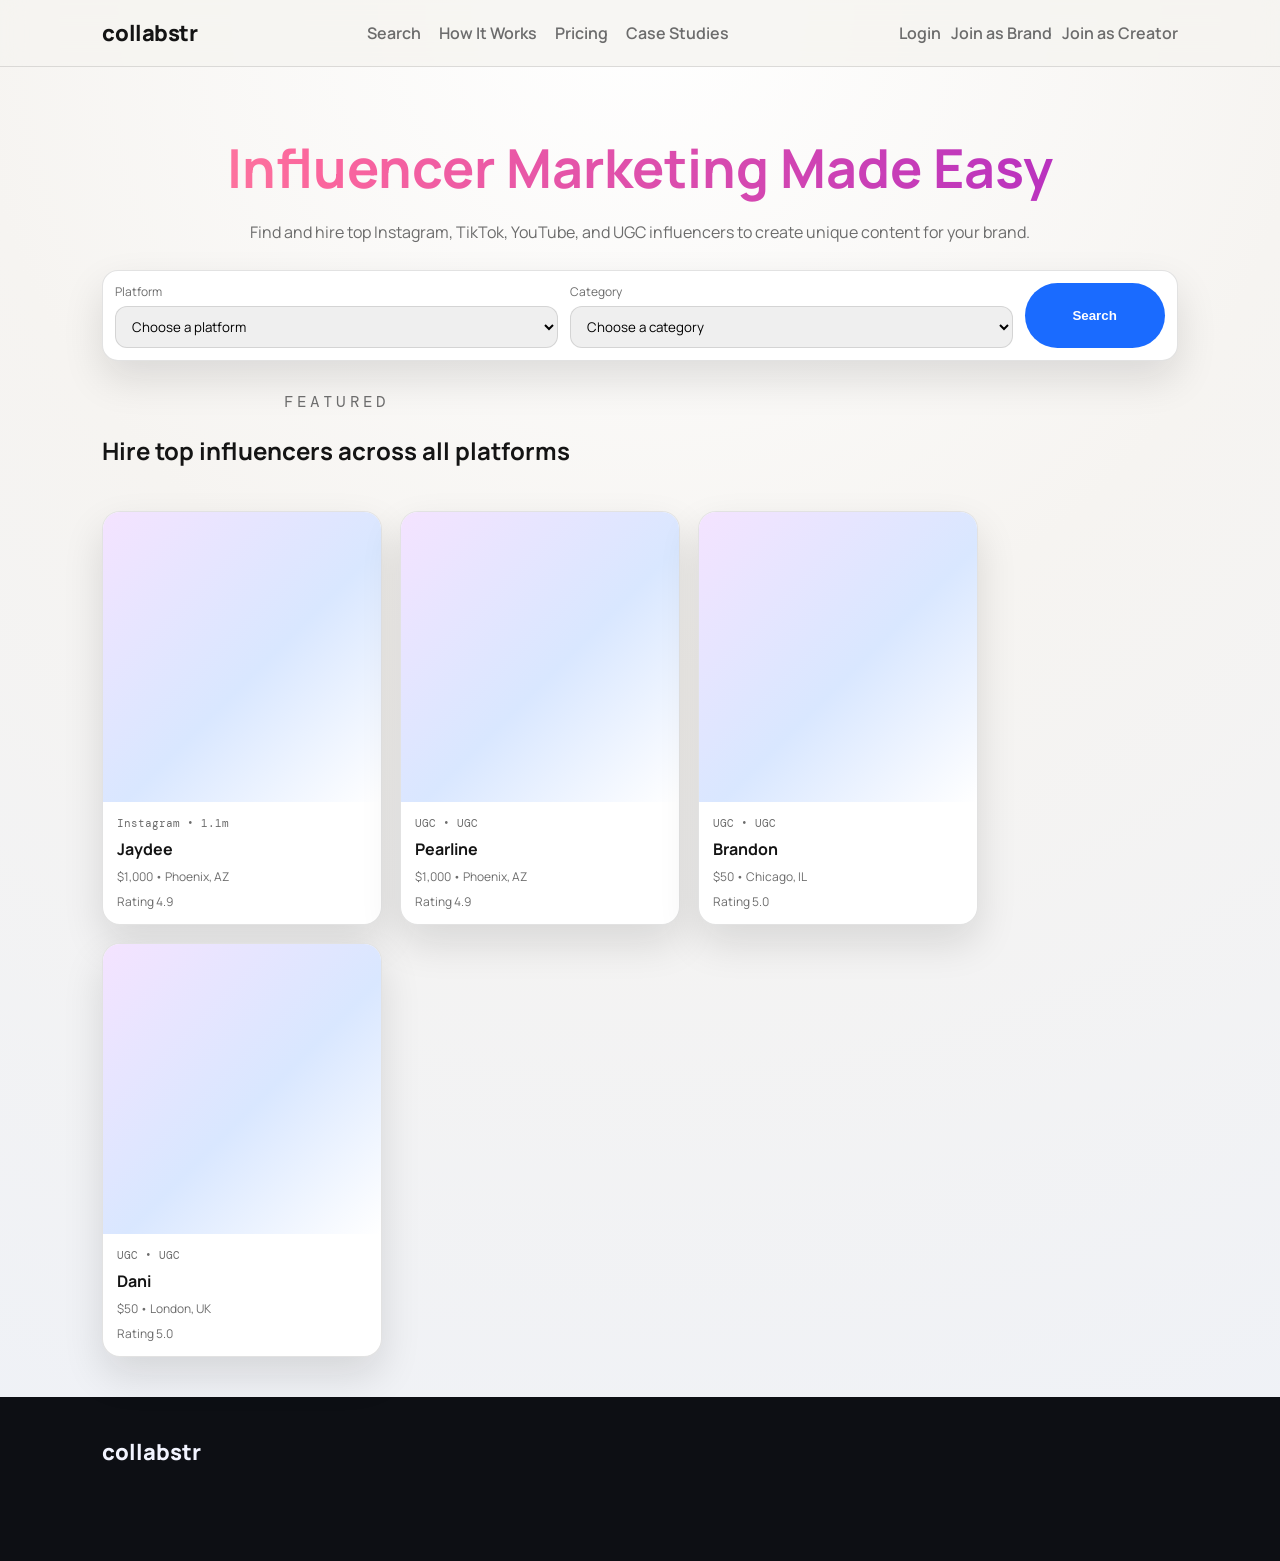
==== frontend/index.html @ c6da02b6 "Initial commit: Collabstr influencer marketplace with Firebase auth and profile uploads" ====
<!DOCTYPE html>
<html lang="en">
<head>
  <meta charset="UTF-8" />
  <meta name="viewport" content="width=device-width, initial-scale=1.0" />
  <title>Collabstr             </title>
  <link rel="preconnect" href="https://fonts.googleapis.com">
  <link rel="preconnect" href="https://fonts.gstatic.com" crossorigin>
  <link href="https://fonts.googleapis.com/css2?family=Manrope:wght@400;500;600;700;800&family=DM+Mono:wght@400;500&display=swap" rel="stylesheet">
  <link rel="stylesheet" href="styles.css" />
</head>
<body>
  <header class="site-header">
    <div class="nav">
      <div class="nav__logo">collabstr</div>
      <nav class="nav__links">
        <a href="#marketplace">Search</a>
        <a href="#how">How It Works</a>
        <a href="#pricing">Pricing</a>
        <a href="#case-studies">Case Studies</a>
      </nav>
      <div class="nav__actions">
        <a href="login.html" class="btn btn--ghost">Login</a>
        <a href="join-brand.html" class="btn">Join as Brand</a>
        <a href="join-creator.html" class="btn btn--dark">Join as Creator</a>
      </div>
    </div>
  </header>

  <main>
    <section class="hero" id="marketplace">
      <div class="hero__content">
        <h1>Influencer Marketing Made Easy</h1>
        <p>Find and hire top Instagram, TikTok, YouTube, and UGC influencers to create unique content for your brand.</p>
        <div class="search">
          <div class="search__item">
            <label>Platform</label>
            <select id="platformSelect">
              <option>Choose a platform</option>
              <option>Instagram</option>
              <option>TikTok</option>
              <option>YouTube</option>
              <option>UGC</option>
            </select>
          </div>
          <div class="search__item">
            <label>Category</label>
            <select id="categorySelect">
              <option>Choose a category</option>
              <option>Fashion</option>
              <option>Beauty</option>
              <option>Fitness</option>
              <option>Tech</option>
            </select>
          </div>
          <button class="btn btn--search" id="searchBtn">Search</button>
        </div>
        
        
        <div class="hero__results">
          <div class="section__header">
            <div>
              <p class="section__eyebrow">Featured</p>
              <h2>Hire top influencers across all platforms</h2>
            </div>
          </div>
          <div class="card-grid" id="featuredGrid"></div>
        </div>
      </div>
    </section>
  </main>

  <footer class="site-footer">
    <div class="footer__brand">collabstr</div>
    <div class="footer__links">
      
    </div>
    <p class="footer__copy"></p>
  </footer>

  <script src="app.js"></script>
</body>
</html>
---- frontend/styles.css ----
:root {
  --bg: #f6f4f1;
  --ink: #141414;
  --muted: #6c6c6c;
  --accent: #1a6bff;
  --accent-dark: #0f4db3;
  --card: #ffffff;
  --border: rgba(20, 20, 20, 0.12);
  --gradientText: linear-gradient(90deg, rgb(255 132 160) 0%, rgb(251 102 157) 20%, rgb(179 45 194) 95%, rgb(136, 95, 183) 100%);
  --soft: #f0f2f6;
  --radius: 20px;
  --shadow: 0 18px 40px rgba(20, 20, 20, 0.12);
  --sans: "Manrope", system-ui, sans-serif;
  --mono: "DM Mono", monospace;
}

* {
  box-sizing: border-box;
}

body {
  margin: 0;
  font-family: var(--sans);
  color: var(--ink);
  background: radial-gradient(circle at top, #ffffff 0%, #f6f4f1 40%, #eef1f7 100%);
}

a {
  color: inherit;
  text-decoration: none;
}

.site-header {
  position: sticky;
  top: 0;
  z-index: 10;
  background: rgba(246, 244, 241, 0.8);
  backdrop-filter: blur(12px);
  border-bottom: 1px solid var(--border);
}

.nav {
  display: flex;
  align-items: center;
  justify-content: space-between;
  padding: 18px 8vw;
  gap: 16px;
}

.nav__logo {
  font-size: 22px;
  font-weight: 800;
  letter-spacing: -0.02em;
}

.nav__links {
  display: flex;
  gap: 18px;
  font-weight: 600;
  color: var(--muted);
}

.nav__actions {
  display: flex;
  gap: 10px;
  align-items: center;
}

.nav__actions .btn {
  background: transparent;
  border: none;
  color: var(--muted);
  padding: 0;
  font-weight: 600;
  cursor: pointer;
}

.nav__actions .btn:hover {
  color: lightblue;
  background-color: rgba(246, 244, 241, 0.8);
  transform: none;
}

.hero {
  padding: 64px 8vw 40px;
  display: grid;
  grid-template-columns: 1fr;
  gap: 28px;
  align-items: center;
}

.hero h1 {
  font-size: clamp(32px, 4.2vw, 54px);
  text-align: center;
  background-color: rgba(0,0,0,0);
  background-image: var(--gradientText);
  color: rgb(34,34,34);
  -webkit-text-fill-color: transparent;
  -webkit-background-clip: text;
  margin: 0 0 12px;
}

.hero p {
  font-size: 16px;
  text-align: center;
  line-height: 1.6;
  color: var(--muted);
}

.hero__card {
  background: var(--card);
  border-radius: var(--radius);
  border: 1px solid var(--border);
  padding: 20px;
  box-shadow: var(--shadow);
}

.hero__visual {
  height: 240px;
  border-radius: 16px;
  background: linear-gradient(135deg, #ffe4c7 0%, #dbe9ff 55%, #fff 100%);
  margin-bottom: 16px;
}

.hero__stack {
  display: flex;
  gap: 10px;
  flex-wrap: wrap;
}

.stack-item {
  background: var(--soft);
  padding: 6px 12px;
  border-radius: 999px;
  font-size: 12px;
  font-family: var(--mono);
}

.search {
  display: grid;
  grid-template-columns: 1fr 1fr 140px;
  gap: 12px;
  background: var(--card);
  border: 1px solid var(--border);
  padding: 12px;
  border-radius: 16px;
  margin: 24px 0 16px;
  box-shadow: var(--shadow);
  width: 100%;
}

.search__item {
  display: flex;
  flex-direction: column;
  gap: 6px;
}

.search label {
  font-size: 12px;
  color: var(--muted);
}

.search select {
  border: 1px solid var(--border);
  padding: 10px 12px;
  border-radius: 12px;
  font-family: var(--sans);
}

.pill-group {
  display: flex;
  flex-wrap: wrap;
  gap: 8px;
}

.pill {
  background: var(--soft);
  padding: 8px 12px;
  border-radius: 999px;
  font-size: 12px;
  font-weight: 600;
}

.hero__results {
  margin-top: 28px;
}

.status {
  margin-top: 12px;
  font-size: 12px;
  color: var(--muted);
  font-family: var(--mono);
}

.section {
  padding: 48px 8vw;
}

.section.alt {
  background: #f0f1f5;
}

.section__header {
  display: flex;
  align-items: center;
  justify-content: space-between;
  gap: 16px;
  margin-bottom: 24px;
}

.section__eyebrow {
  font-family: var(--mono);
  text-transform: uppercase;
  letter-spacing: 0.2em;
  font-size: 12px;
  color: var(--muted);
  margin: 0 0 8px;
}

.card-grid {
  display: grid;
  grid-template-columns: repeat(auto-fill, minmax(240px, 280px));
  gap: 18px;
  justify-content: start;
}

.creator-card {
  background: var(--card);
  border-radius: 18px;
  border: 1px solid var(--border);
  overflow: hidden;
  display: flex;
  flex-direction: column;
  min-height: 400px;
  box-shadow: var(--shadow);
  animation: fadeUp 0.6s ease forwards;
}

.creator-card__img {
  height: 290px;
  background: linear-gradient(135deg, #f4e3ff 0%, #d9e7ff 55%, #ffffff 100%);
  background-size: cover;
  background-position: center;
}

.creator-card__body {
  padding: 14px;
  display: grid;
  gap: 8px;
}

.creator-card__tag {
  font-size: 11px;
  font-family: var(--mono);
  color: var(--muted);
}

.creator-card__name {
  font-weight: 700;
}

.creator-card__meta {
  font-size: 12px;
  color: var(--muted);
}

.category-grid {
  display: grid;
  grid-template-columns: repeat(auto-fit, minmax(160px, 1fr));
  gap: 16px;
}

.category-card {
  background: var(--card);
  border-radius: 16px;
  padding: 18px;
  border: 1px solid var(--border);
  display: flex;
  flex-direction: column;
  gap: 12px;
  min-height: 160px;
  box-shadow: var(--shadow);
}

.category-card__img {
  height: 70px;
  border-radius: 12px;
  background: linear-gradient(120deg, #dbe9ff, #ffe5c0);
}

.split {
  display: grid;
  grid-template-columns: repeat(auto-fit, minmax(280px, 1fr));
  gap: 26px;
  align-items: center;
}

.muted {
  color: var(--muted);
}

.feature-list {
  display: grid;
  gap: 10px;
  margin-top: 20px;
}

.feature {
  padding: 12px 16px;
  background: var(--card);
  border-radius: 14px;
  border: 1px solid var(--border);
}

.illustration {
  height: 280px;
  border-radius: var(--radius);
  background: linear-gradient(130deg, #fbe8d0 0%, #e3ecff 60%, #fff 100%);
  box-shadow: var(--shadow);
}

.illustration--alt {
  background: linear-gradient(130deg, #e4f5ff 0%, #ffd9c0 60%, #fff 100%);
}

.illustration--chart {
  background: linear-gradient(130deg, #dff4e8 0%, #cddcff 60%, #fff 100%);
}

.logo-row {
  display: grid;
  grid-template-columns: repeat(auto-fit, minmax(120px, 1fr));
  gap: 16px;
  margin-bottom: 26px;
}

.logo-pill {
  background: var(--card);
  border: 1px solid var(--border);
  padding: 14px;
  border-radius: 12px;
  text-align: center;
  font-weight: 600;
}

.testimonial-grid {
  display: grid;
  grid-template-columns: repeat(auto-fit, minmax(260px, 1fr));
  gap: 18px;
}

.testimonial {
  background: var(--card);
  border-radius: 18px;
  border: 1px solid var(--border);
  padding: 18px;
  box-shadow: var(--shadow);
  display: grid;
  gap: 10px;
}

.case-grid {
  display: grid;
  grid-template-columns: repeat(auto-fit, minmax(240px, 1fr));
  gap: 18px;
}

.case-card {
  background: var(--card);
  border-radius: 18px;
  border: 1px solid var(--border);
  overflow: hidden;
  box-shadow: var(--shadow);
}



.case-card__body {
  padding: 14px;
}

.faq {
  display: grid;
  gap: 12px;
}

.faq-item {
  background: var(--card);
  border-radius: 14px;
  border: 1px solid var(--border);
  padding: 14px 18px;
  display: flex;
  justify-content: space-between;
  align-items: center;
}

.cta {
  margin: 48px 8vw;
  background: var(--card);
  border-radius: var(--radius);
  border: 1px solid var(--border);
  padding: 28px;
  display: flex;
  align-items: center;
  justify-content: space-between;
  gap: 18px;
  box-shadow: var(--shadow);
}

.site-footer {
  padding: 40px 8vw 60px;
  background: #0d0f14;
  color: #f2f4ff;
}

.footer__brand {
  font-size: 22px;
  font-weight: 800;
  margin-bottom: 16px;
}

.footer__links {
  display: grid;
  grid-template-columns: repeat(auto-fit, minmax(160px, 1fr));
  gap: 24px;
  margin-bottom: 18px;
}

.footer__links a {
  color: rgba(242, 244, 255, 0.72);
  display: block;
  margin: 6px 0;
}

.footer__copy {
  color: rgba(242, 244, 255, 0.5);
  font-size: 12px;
}

.btn {
  background: var(--accent);
  color: #fff;
  border: none;
  border-radius: 999px;
  padding: 10px 18px;
  font-weight: 700;
  cursor: pointer;
  transition: transform 0.2s ease, background 0.2s ease;
}

.btn:hover {
  transform: translateY(-2px);
  background: var(--accent-dark);
}

.btn--ghost {
  background: transparent;
  color: var(--ink);
  border: 1px solid var(--border);
}

.btn--dark {
  background: #111827;
}

.btn--search {
  padding: 14px 22px;
}

.modal {
  position: fixed;
  inset: 0;
  display: none;
  align-items: center;
  justify-content: center;
  z-index: 30;
}

.modal.is-open {
  display: flex;
}

.modal__overlay {
  position: absolute;
  inset: 0;
  background: rgba(15, 18, 26, 0.6);
}

.modal__content {
  position: relative;
  background: var(--card);
  border-radius: var(--radius);
  padding: 20px;
  width: min(520px, 90vw);
  box-shadow: var(--shadow);
  border: 1px solid var(--border);
  display: grid;
  gap: 14px;
  z-index: 1;
}

.modal__header {
  display: flex;
  align-items: center;
  justify-content: space-between;
  gap: 12px;
}

.modal__form {
  display: none;
  gap: 10px;
}

.modal__form.is-active {
  display: grid;
}

.modal__form input,
.modal__form select,
.modal__form textarea {
  font-family: var(--sans);
  border-radius: 10px;
  border: 1px solid var(--border);
  padding: 10px 12px;
  background: #fffdf8;
}

.modal__form textarea {
  min-height: 70px;
  resize: vertical;
}

@keyframes fadeUp {
  from {
    opacity: 0;
    transform: translateY(16px);
  }
  to {
    opacity: 1;
    transform: translateY(0);
  }
}

@media (max-width: 980px) {
  .nav {
    flex-direction: column;
    align-items: flex-start;
  }

  .nav__actions {
    flex-wrap: wrap;
  }

  .hero {
    grid-template-columns: 1fr;
  }

  .search {
    grid-template-columns: 1fr;
  }

  .cta {
    flex-direction: column;
    align-items: flex-start;
  }
}
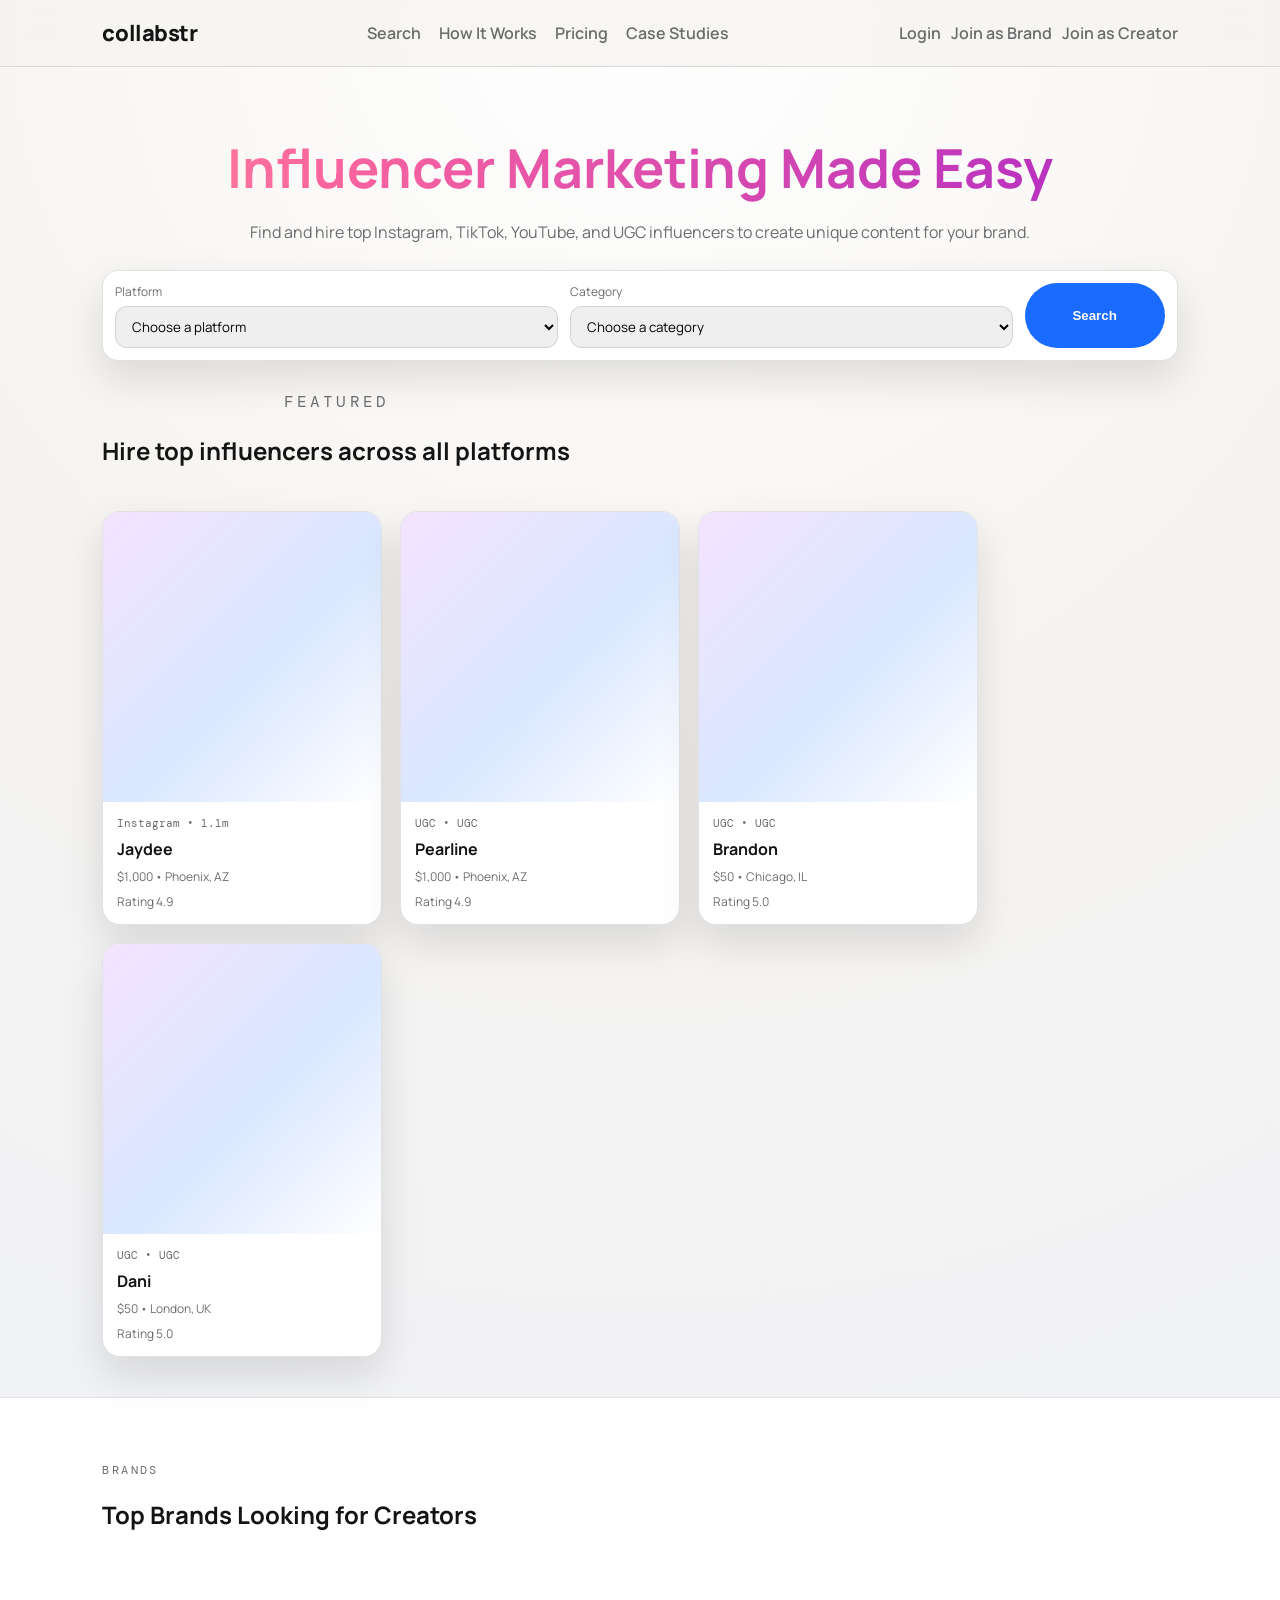
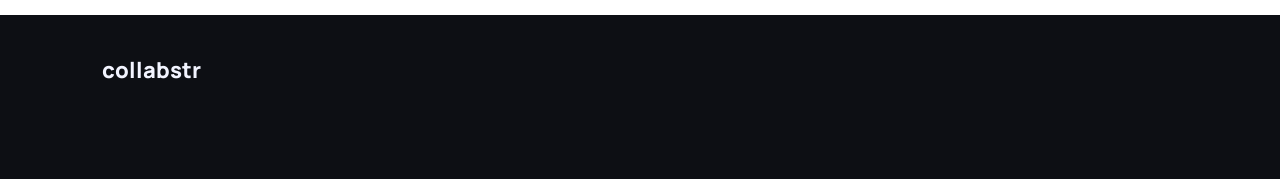
==== commit 32c30b48: "Add brand cards to index page with clean styling" ====
--- a/frontend/index.html
+++ b/frontend/index.html
@@ -68,6 +68,19 @@
         </div>
       </div>
     </section>
+
+    <!-- Brands Section -->
+    <section class="brands-section">
+      <div class="brands__content">
+        <div class="section__header">
+          <div>
+            <p class="section__eyebrow">Brands</p> 
+            <h2>Top Brands Looking for Creators</h2>
+          </div>
+        </div>
+        <div class="card-grid" id="brandsGrid"></div>
+      </div>
+    </section>
   </main>
 
   <footer class="site-footer">
--- a/frontend/styles.css
+++ b/frontend/styles.css
@@ -259,10 +259,127 @@
   font-weight: 700;
 }
 
+.creator-card__verified {
+  font-size: 11px;
+  font-weight: 600;
+  color: #039855;
+  display: flex;
+  align-items: center;
+  gap: 4px;
+}
+
 .creator-card__meta {
   font-size: 12px;
   color: var(--muted);
 }
+
+/* Brand Cards */
+.brands-section {
+  padding: 64px 8vw 40px;
+  background: #ffffff;
+  border-top: 1px solid var(--border);
+}
+
+.brands__content {
+  max-width: 100%;
+}
+
+.brand-card {
+  background: var(--card);
+  border-radius: 18px;
+  border: 1px solid var(--border);
+  overflow: hidden;
+  display: flex;
+  flex-direction: column;
+  min-height: 340px;
+  box-shadow: var(--shadow);
+  animation: fadeUp 0.6s ease forwards;
+  transition: transform 0.3s ease, box-shadow 0.3s ease;
+}
+
+.brand-card:hover {
+  transform: translateY(-4px);
+  box-shadow: 0 20px 50px rgba(20, 20, 20, 0.15);
+}
+
+.brand-card__logo {
+  height: 180px;
+  background: linear-gradient(135deg, #667eea 0%, #764ba2 100%);
+  background-size: cover;
+  background-position: center;
+  display: flex;
+  align-items: center;
+  justify-content: center;
+  position: relative;
+}
+
+.brand-card__initials {
+  font-size: 48px;
+  font-weight: 800;
+  color: #ffffff;
+  text-transform: uppercase;
+}
+
+.brand-card__body {
+  padding: 16px;
+  display: flex;
+  flex-direction: column;
+  gap: 8px;
+  flex: 1;
+}
+
+.brand-card__industry {
+  font-size: 11px;
+  font-family: var(--mono);
+  color: var(--muted);
+  text-transform: uppercase;
+  font-weight: 600;
+  letter-spacing: 0.5px;
+  width: fit-content;
+}
+
+.brand-card__name {
+  font-size: 18px;
+  font-weight: 700;
+  color: var(--ink);
+  line-height: 1.3;
+}
+
+.brand-card__verified {
+  font-size: 11px;
+  font-weight: 600;
+  color: #039855;
+  display: flex;
+  align-items: center;
+  gap: 4px;
+}
+
+.brand-card__location {
+  font-size: 12px;
+  color: var(--muted);
+  display: flex;
+  align-items: center;
+  gap: 4px;
+}
+
+.brand-card__website {
+  font-size: 12px;
+  margin-top: auto;
+  padding-top: 8px;
+  border-top: 1px solid #f0f0f0;
+}
+
+.brand-card__website a {
+  color: #667eea;
+  text-decoration: none;
+  display: flex;
+  align-items: center;
+  gap: 4px;
+  font-weight: 500;
+  transition: color 0.2s ease;
+}
+
+
 
 .category-grid {
   display: grid;
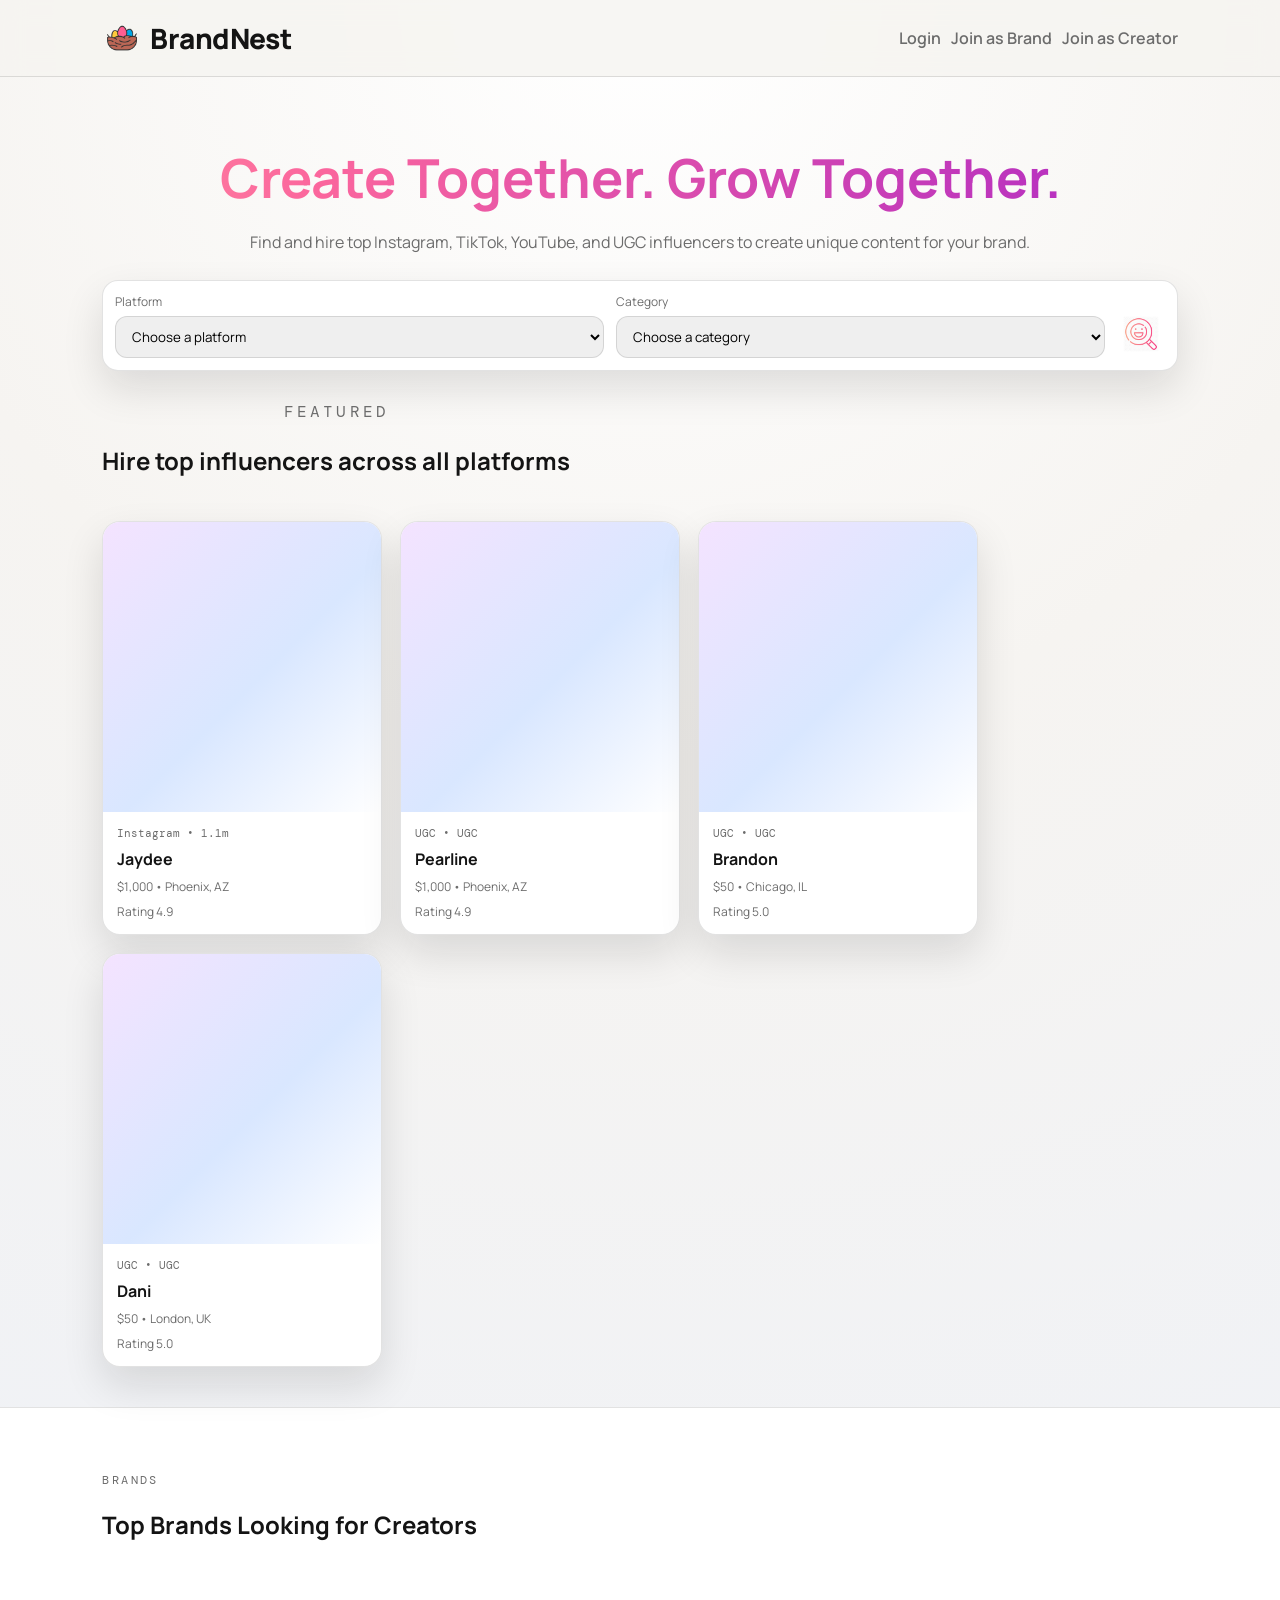
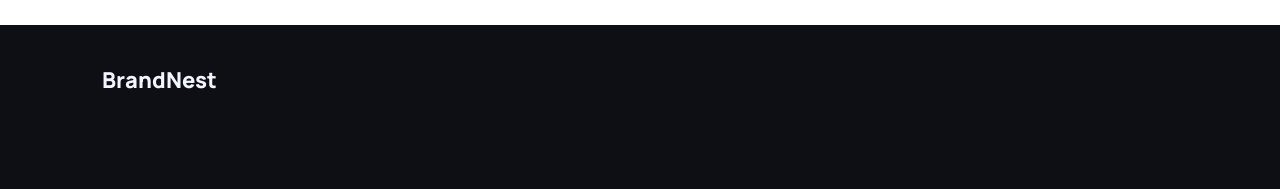
==== commit c1584e95: "Rebrand to BrandNest: update project name, logos, icons, navbar, and search UI" ====
--- a/frontend/index.html
+++ b/frontend/index.html
@@ -3,7 +3,7 @@
 <head>
   <meta charset="UTF-8" />
   <meta name="viewport" content="width=device-width, initial-scale=1.0" />
-  <title>Collabstr             </title>
+  <title>BrandNest</title>
   <link rel="preconnect" href="https://fonts.googleapis.com">
   <link rel="preconnect" href="https://fonts.gstatic.com" crossorigin>
   <link href="https://fonts.googleapis.com/css2?family=Manrope:wght@400;500;600;700;800&family=DM+Mono:wght@400;500&display=swap" rel="stylesheet">
@@ -12,13 +12,8 @@
 <body>
   <header class="site-header">
     <div class="nav">
-      <div class="nav__logo">collabstr</div>
-      <nav class="nav__links">
-        <a href="#marketplace">Search</a>
-        <a href="#how">How It Works</a>
-        <a href="#pricing">Pricing</a>
-        <a href="#case-studies">Case Studies</a>
-      </nav>
+      <div class="nav__logo"><img src="nature_14835036.png" alt="BrandNest Logo">BrandNest</div>
+      <nav class="nav__links"></nav>
       <div class="nav__actions">
         <a href="login.html" class="btn btn--ghost">Login</a>
         <a href="join-brand.html" class="btn">Join as Brand</a>
@@ -30,7 +25,7 @@
   <main>
     <section class="hero" id="marketplace">
       <div class="hero__content">
-        <h1>Influencer Marketing Made Easy</h1>
+        <h1>Create Together. Grow Together.</h1>
         <p>Find and hire top Instagram, TikTok, YouTube, and UGC influencers to create unique content for your brand.</p>
         <div class="search">
           <div class="search__item">
@@ -53,7 +48,7 @@
               <option>Tech</option>
             </select>
           </div>
-          <button class="btn btn--search" id="searchBtn">Search</button>
+          <button class="btn btn--search" id="searchBtn"><img src="image.png" alt="Search"></button>
         </div>
         
         
@@ -84,13 +79,35 @@
   </main>
 
   <footer class="site-footer">
-    <div class="footer__brand">collabstr</div>
+    <div class="footer__brand">BrandNest</div>
     <div class="footer__links">
       
     </div>
     <p class="footer__copy"></p>
   </footer>
 
+  <script src="auth.js"></script>
+  <script>
+    // Expose session helpers for app.js (must be before app.js loads)
+    function getSession() { return getUserSession(); }
+    function clearSession() { clearUserSession(); }
+  </script>
   <script src="app.js"></script>
+  <script>
+    // Update nav if user is logged in
+    (function() {
+      if (isUserLoggedIn()) {
+        const user = getUserSession();
+        const actionsDiv = document.querySelector('.nav__actions');
+        if (actionsDiv && user) {
+          const name = user.username || user.company_name || 'User';
+          const initial = name.charAt(0).toUpperCase();
+          actionsDiv.innerHTML = `
+            <a href="dashboard.html" class="user-avatar" title="${name}">${initial}</a>
+          `;
+        }
+      }
+    })();
+  </script>
 </body>
 </html>
--- a/frontend/styles.css
+++ b/frontend/styles.css
@@ -48,9 +48,36 @@
 }
 
 .nav__logo {
-  font-size: 22px;
+  font-size: 28px;
   font-weight: 800;
   letter-spacing: -0.02em;
+  display: flex;
+  align-items: center;
+  gap: 8px;
+}
+
+.nav__logo img {
+  height: 40px;
+  width: 40px;
+  object-fit: contain;
+}
+
+.nav__logo a {
+  display: flex;
+  align-items: center;
+  gap: 8px;
+}
+
+.sidebar .logo {
+  display: flex;
+  align-items: center;
+  gap: 8px;
+}
+
+.sidebar .logo img {
+  height: 24px;
+  width: 24px;
+  object-fit: contain;
 }
 
 .nav__links {
@@ -73,6 +100,27 @@
   padding: 0;
   font-weight: 600;
   cursor: pointer;
+}
+
+.user-avatar {
+  display: flex;
+  align-items: center;
+  justify-content: center;
+  width: 40px;
+  height: 40px;
+  border-radius: 50%;
+  background: linear-gradient(90deg, rgb(255 132 160) 0%, rgb(251 102 157) 20%, rgb(179 45 194) 95%, rgb(136, 95, 183) 100%);
+  color: #fff;
+  font-size: 16px;
+  font-weight: 700;
+  text-decoration: none;
+  cursor: pointer;
+  transition: transform 0.2s ease, box-shadow 0.2s ease;
+}
+
+.user-avatar:hover {
+  transform: scale(1.08);
+  box-shadow: 0 2px 12px rgba(179, 45, 194, 0.4);
 }
 
 .nav__actions .btn:hover {
@@ -138,7 +186,7 @@
 
 .search {
   display: grid;
-  grid-template-columns: 1fr 1fr 140px;
+  grid-template-columns: 1fr 1fr auto;
   gap: 12px;
   background: var(--card);
   border: 1px solid var(--border);
@@ -147,6 +195,7 @@
   margin: 24px 0 16px;
   box-shadow: var(--shadow);
   width: 100%;
+  align-items: center;
 }
 
 .search__item {
@@ -271,6 +320,30 @@
 .creator-card__meta {
   font-size: 12px;
   color: var(--muted);
+}
+
+.creator-card__contact-btn {
+  margin-top: 8px;
+  padding: 10px 16px;
+  background: #6c5ce7;
+  color: white;
+  border: none;
+  border-radius: 8px;
+  font-weight: 600;
+  font-size: 13px;
+  cursor: pointer;
+  transition: all 0.2s ease;
+  width: 100%;
+}
+
+.creator-card__contact-btn:hover {
+  background: #5f4fd1;
+  transform: translateY(-1px);
+  box-shadow: 0 4px 8px rgba(108, 92, 231, 0.3);
+}
+
+.creator-card__contact-btn:active {
+  transform: translateY(0);
 }
 
 /* Brand Cards */
@@ -581,7 +654,27 @@
 }
 
 .btn--search {
-  padding: 14px 22px;
+  padding: 6px;
+  background: transparent;
+  border: none;
+  box-shadow: none;
+  outline: none;
+  cursor: pointer;
+  display: flex;
+  align-items: center;
+  justify-content: center;
+  align-self: end;
+}
+
+.btn--search:hover {
+  background: transparent;
+  transform: scale(1.1);
+}
+
+.btn--search img {
+  height: 36px;
+  width: 36px;
+  object-fit: contain;
 }
 
 .modal {
